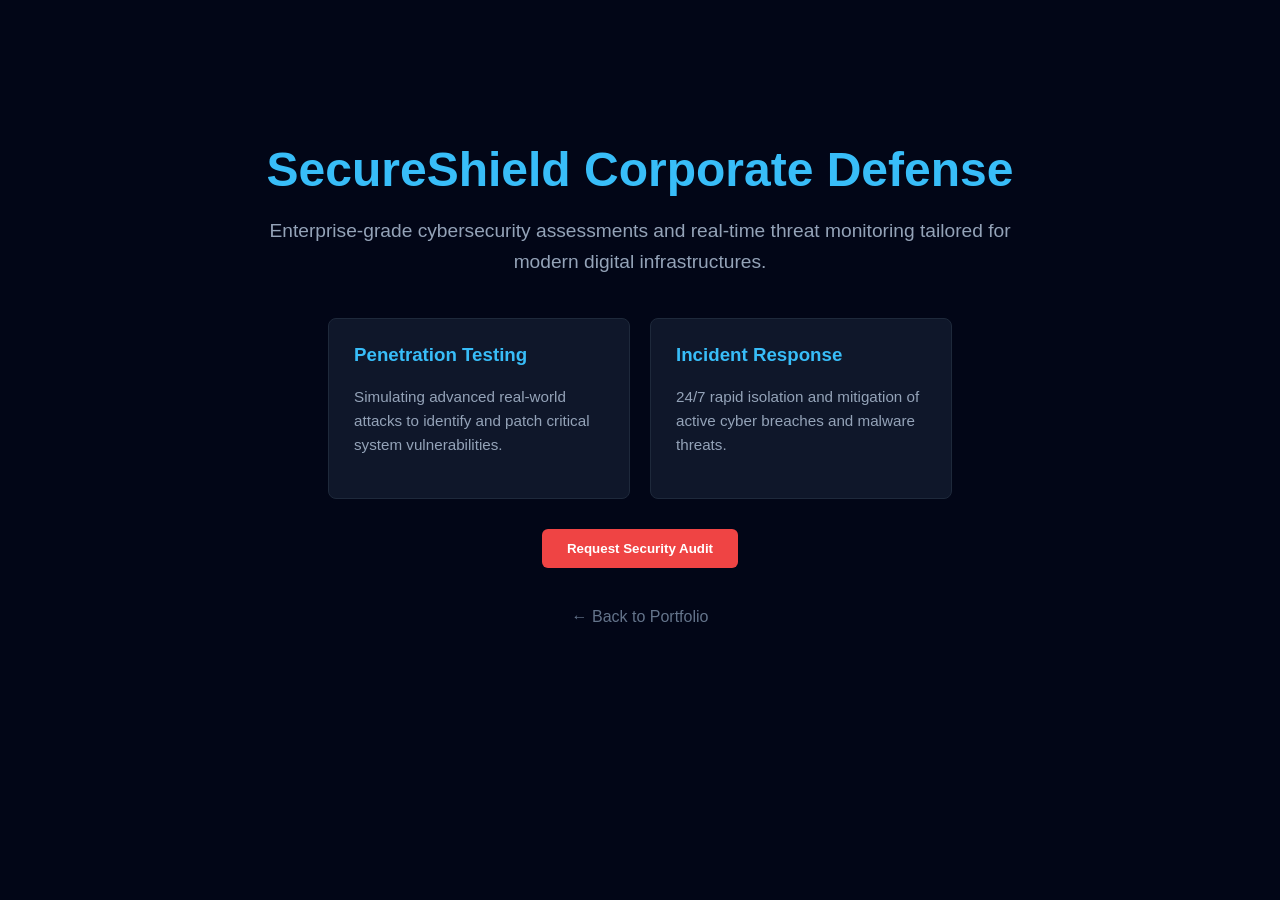
==== Cyber.html @ c370cd2a "Add initial Cyber.html for SecureShield website" ====
<!DOCTYPE html>
<html lang="en">
<head>
    <meta charset="UTF-8">
    <meta name="viewport" content="width=device-width, initial-scale=1.0">
    <title>SecureShield | Cybersecurity Experts</title>
    <style>
        body { margin: 0; font-family: 'Segoe UI', sans-serif; background-color: #020617; color: #f8fafc; padding: 50px 5%; }
        .hero { max-width: 800px; margin: 0 auto; text-align: center; padding: 60px 20px; }
        h1 { font-size: 3rem; color: #38bdf8; margin-bottom: 10px; }
        p { font-size: 1.2rem; color: #94a3b8; line-height: 1.6; }
        .services { display: flex; gap: 20px; flex-wrap: wrap; margin-top: 40px; justify-content: center; }
        .card { background: #0f172a; padding: 25px; border-radius: 8px; width: 250px; border: 1px solid #1e293b; text-align: left; }
        .card h3 { color: #38bdf8; margin-top: 0; }
        .card p { font-size: 0.95rem; color: #94a3b8; }
        .btn-alert { background: #ef4444; color: white; padding: 12px 25px; border: none; border-radius: 6px; font-weight: bold; margin-top: 30px; cursor: pointer; }
        .back-link { display: inline-block; margin-top: 40px; color: #64748b; text-decoration: none; }
    </style>
</head>
<body>

    <div class="hero">
        <h1>SecureShield Corporate Defense</h1>
        <p>Enterprise-grade cybersecurity assessments and real-time threat monitoring tailored for modern digital infrastructures.</p>
        
        <div class="services">
            <div class="card">
                <h3>Penetration Testing</h3>
                <p>Simulating advanced real-world attacks to identify and patch critical system vulnerabilities.</p>
            </div>
            <div class="card">
                <h3>Incident Response</h3>
                <p>24/7 rapid isolation and mitigation of active cyber breaches and malware threats.</p>
            </div>
        </div>

        <button class="btn-alert">Request Security Audit</button>
        <br>
        <a href="index.html" class="back-link">← Back to Portfolio</a>
    </div>

</body>
</html>
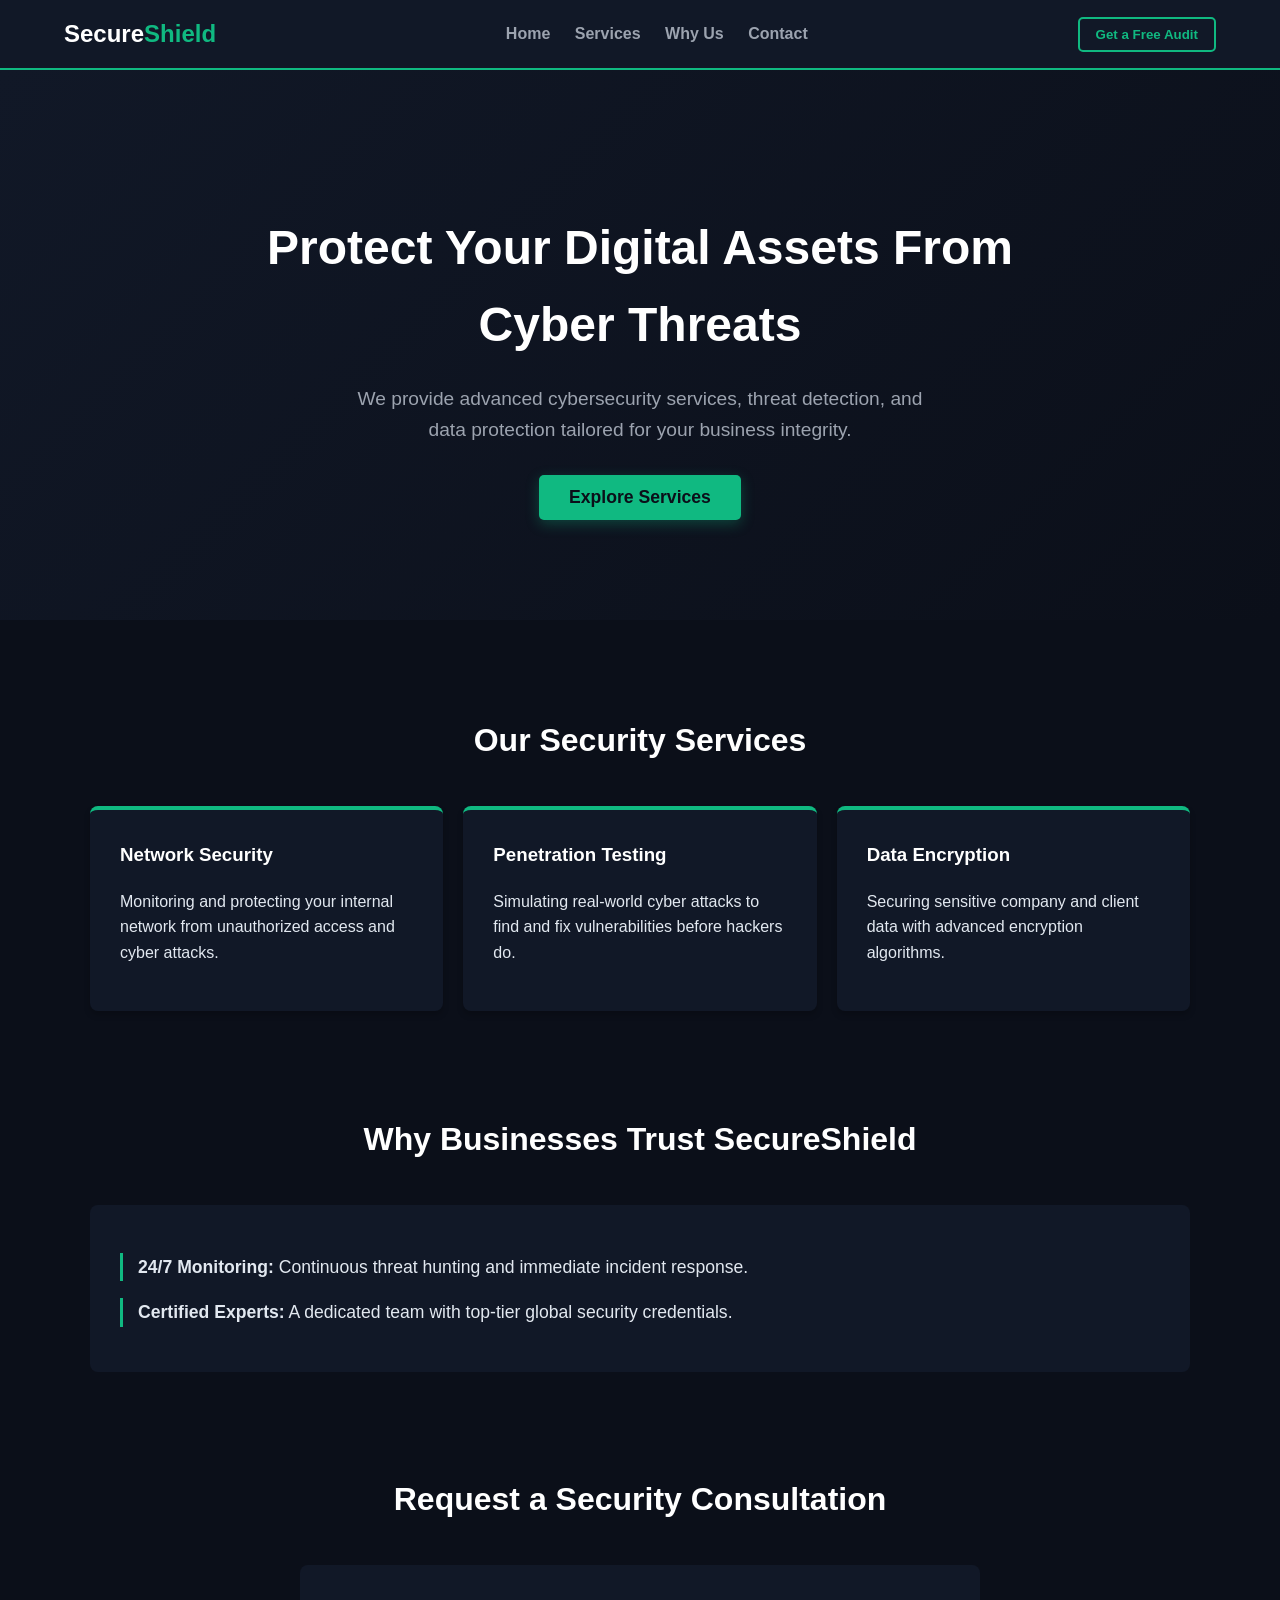
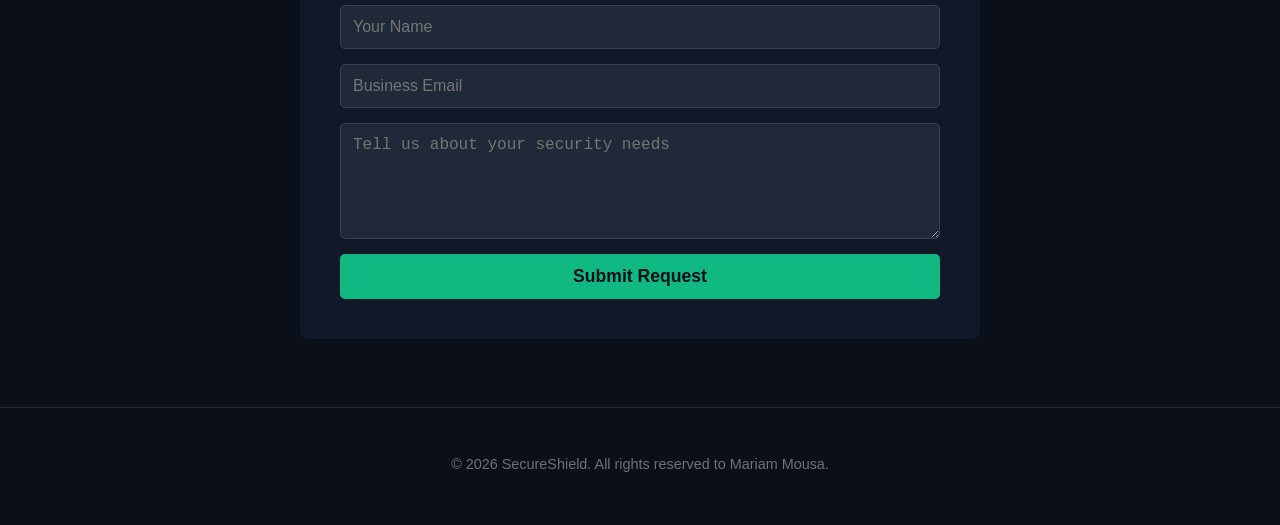
==== commit d5184340: "Add initial HTML structure for SecureShield website This file contains the complete HTML structure f" ====
--- a/Cyber.html
+++ b/Cyber.html
@@ -3,41 +3,264 @@
 <head>
     <meta charset="UTF-8">
     <meta name="viewport" content="width=device-width, initial-scale=1.0">
-    <title>SecureShield | Cybersecurity Experts</title>
+    <title>SecureShield | Cybersecurity Solutions</title>
     <style>
-        body { margin: 0; font-family: 'Segoe UI', sans-serif; background-color: #020617; color: #f8fafc; padding: 50px 5%; }
-        .hero { max-width: 800px; margin: 0 auto; text-align: center; padding: 60px 20px; }
-        h1 { font-size: 3rem; color: #38bdf8; margin-bottom: 10px; }
-        p { font-size: 1.2rem; color: #94a3b8; line-height: 1.6; }
-        .services { display: flex; gap: 20px; flex-wrap: wrap; margin-top: 40px; justify-content: center; }
-        .card { background: #0f172a; padding: 25px; border-radius: 8px; width: 250px; border: 1px solid #1e293b; text-align: left; }
-        .card h3 { color: #38bdf8; margin-top: 0; }
-        .card p { font-size: 0.95rem; color: #94a3b8; }
-        .btn-alert { background: #ef4444; color: white; padding: 12px 25px; border: none; border-radius: 6px; font-weight: bold; margin-top: 30px; cursor: pointer; }
-        .back-link { display: inline-block; margin-top: 40px; color: #64748b; text-decoration: none; }
-    </style>
+    /* 1. التنسيقات العامة للموقع */
+    body {
+        margin: 0;
+        padding: 0;
+        font-family: 'Segoe UI', Tahoma, Geneva, Verdana, sans-serif;
+        background-color: #0b0f19; /* خلفية داكنة جداً تكنولوجية */
+        color: #e2e8f0;
+        line-height: 1.6;
+    }
+
+    /* 2. تنسيق الـ Header وشريط التنقل */
+    header {
+        background-color: #111827;
+        padding: 15px 5%;
+        display: flex;
+        justify-content: space-between;
+        align-items: center;
+        border-bottom: 2px solid #10b981; /* خط أخضر نيون أسفل الهيدر */
+        position: sticky;
+        top: 0;
+        z-index: 100;
+    }
+    .logo {
+        font-size: 1.5rem;
+        font-weight: 700;
+        color: #fff;
+    }
+    .logo span {
+        color: #10b981; /* تلوين كلمة Shield بالأخضر */
+    }
+    nav a {
+        color: #9ca3af;
+        text-decoration: none;
+        margin-left: 20px;
+        font-weight: 600;
+        transition: color 0.3s;
+    }
+    nav a:hover {
+        color: #10b981;
+    }
+    .btn-nav {
+        background: transparent;
+        border: 2px solid #10b981;
+        color: #10b981;
+        padding: 8px 16px;
+        border-radius: 5px;
+        cursor: pointer;
+        font-weight: 600;
+        transition: all 0.3s;
+    }
+    .btn-nav:hover {
+        background: #10b981;
+        color: #0b0f19;
+    }
+
+    /* 3. تنسيق الواجهة الرئيسية (Hero Section) */
+    #hero {
+        background: linear-gradient(135deg, #111827, #0b0f19);
+        padding: 100px 5%;
+        text-align: center;
+    }
+    #hero h1 {
+        font-size: 3rem;
+        color: #fff;
+        margin-bottom: 20px;
+        max-width: 800px;
+        margin-left: auto;
+        margin-right: auto;
+    }
+    #hero p {
+        font-size: 1.2rem;
+        color: #9ca3af;
+        max-width: 600px;
+        margin: 0 auto 30px auto;
+    }
+    .btn-main {
+        background: #10b981;
+        color: #0b0f19;
+        border: none;
+        padding: 12px 30px;
+        font-size: 1.1rem;
+        border-radius: 5px;
+        cursor: pointer;
+        font-weight: 700;
+        box-shadow: 0 4px 14px rgba(16, 185, 129, 0.3);
+        transition: transform 0.3s;
+    }
+    .btn-main:hover {
+        transform: translateY(-3px);
+    }
+
+    /* 4. تنسيق سكشن الخدمات (Services Section) */
+    #services, #why-us, #contact {
+        padding: 8px 5%;
+        max-width: 1100px;
+        margin: 60px auto;
+    }
+    section h2 {
+        text-align: center;
+        font-size: 2rem;
+        color: #fff;
+        margin-bottom: 40px;
+        position: relative;
+    }
+    .services-grid {
+        display: flex;
+        gap: 20px;
+        flex-wrap: wrap;
+    }
+    .service-card {
+        flex: 1;
+        min-width: 280px;
+        background-color: #111827;
+        padding: 30px;
+        border-radius: 8px;
+        border-top: 4px solid #10b981;
+        box-shadow: 0 4px 6px rgba(0, 0, 0, 0.2);
+        transition: transform 0.3s;
+    }
+    .service-card:hover {
+        transform: translateY(-5px);
+    }
+    .service-card h3 {
+        color: #fff;
+        margin-top: 0;
+    }
+
+    /* 5. تنسيق سكشن المميزات (Why Choose Us) */
+    .features {
+        background-color: #111827;
+        padding: 30px;
+        border-radius: 8px;
+    }
+    .features p {
+        font-size: 1.1rem;
+        margin-bottom: 15px;
+        border-left: 3px solid #10b981;
+        padding-left: 15px;
+    }
+
+    /* 6. تنسيق سكشن الـ Form */
+    form {
+        background-color: #111827;
+        padding: 40px;
+        border-radius: 8px;
+        max-width: 600px;
+        margin: 0 auto;
+        display: flex;
+        flex-direction: column;
+        gap: 15px;
+    }
+    form input, form textarea {
+        background-color: #1f2937;
+        border: 1px solid #374151;
+        color: #fff;
+        padding: 12px;
+        border-radius: 5px;
+        font-size: 1rem;
+    }
+    form input:focus, form textarea:focus {
+        outline: none;
+        border-color: #10b981;
+    }
+    form button {
+        background: #10b981;
+        color: #0b0f19;
+        border: none;
+        padding: 12px;
+        font-size: 1.1rem;
+        font-weight: 700;
+        border-radius: 5px;
+        cursor: pointer;
+        transition: background 0.3s;
+    }
+    form button:hover {
+        background: #059669;
+    }
+
+    /* 7. الـ Footer */
+    footer {
+        text-align: center;
+        padding: 30px;
+        background-color: #0b0f19;
+        color: #6b7280;
+        font-size: 0.9rem;
+        border-top: 1px solid #1f2937;
+    }
+</style>
+
 </head>
 <body>
 
-    <div class="hero">
-        <h1>SecureShield Corporate Defense</h1>
-        <p>Enterprise-grade cybersecurity assessments and real-time threat monitoring tailored for modern digital infrastructures.</p>
-        
-        <div class="services">
-            <div class="card">
+    <!-- 1. Header Section -->
+    <header>
+        <div class="logo">Secure<span>Shield</span></div>
+        <nav>
+            <a href="#hero">Home</a>
+            <a href="#services">Services</a>
+            <a href="#why-us">Why Us</a>
+            <a href="#contact">Contact</a>
+        </nav>
+        <button class="btn-nav">Get a Free Audit</button>
+    </header>
+
+    <!-- 2. Hero Section -->
+    <section id="hero">
+        <div class="hero-text">
+            <h1>Protect Your Digital Assets From Cyber Threats</h1>
+            <p>We provide advanced cybersecurity services, threat detection, and data protection tailored for your business integrity.</p>
+            <button class="btn-main">Explore Services</button>
+        </div>
+    </section>
+
+    <!-- 3. Services Section -->
+    <section id="services">
+        <h2>Our Security Services</h2>
+        <div class="services-grid">
+            <div class="service-card">
+                <h3>Network Security</h3>
+                <p>Monitoring and protecting your internal network from unauthorized access and cyber attacks.</p>
+            </div>
+            <div class="service-card">
                 <h3>Penetration Testing</h3>
-                <p>Simulating advanced real-world attacks to identify and patch critical system vulnerabilities.</p>
+                <p>Simulating real-world cyber attacks to find and fix vulnerabilities before hackers do.</p>
             </div>
-            <div class="card">
-                <h3>Incident Response</h3>
-                <p>24/7 rapid isolation and mitigation of active cyber breaches and malware threats.</p>
+            <div class="service-card">
+                <h3>Data Encryption</h3>
+                <p>Securing sensitive company and client data with advanced encryption algorithms.</p>
             </div>
         </div>
-
-        <button class="btn-alert">Request Security Audit</button>
-        <br>
-        <a href="index.html" class="back-link">← Back to Portfolio</a>
-    </div>
+    </section>
+
+    <!-- 4. Why Choose Us Section -->
+    <section id="why-us">
+        <h2>Why Businesses Trust SecureShield</h2>
+        <div class="features">
+            <p><strong>24/7 Monitoring:</strong> Continuous threat hunting and immediate incident response.</p>
+            <p><strong>Certified Experts:</strong> A dedicated team with top-tier global security credentials.</p>
+        </div>
+    </section>
+
+    <!-- 5. Contact Section -->
+    <section id="contact">
+        <h2>Request a Security Consultation</h2>
+        <form>
+            <input type="text" placeholder="Your Name" required>
+            <input type="email" placeholder="Business Email" required>
+            <textarea placeholder="Tell us about your security needs" rows="5" required></textarea>
+            <button type="submit">Submit Request</button>
+        </form>
+    </section>
+
+    <footer>
+        <p>&copy; 2026 SecureShield. All rights reserved to Mariam Mousa.</p>
+    </footer>
 
 </body>
 </html>
+
